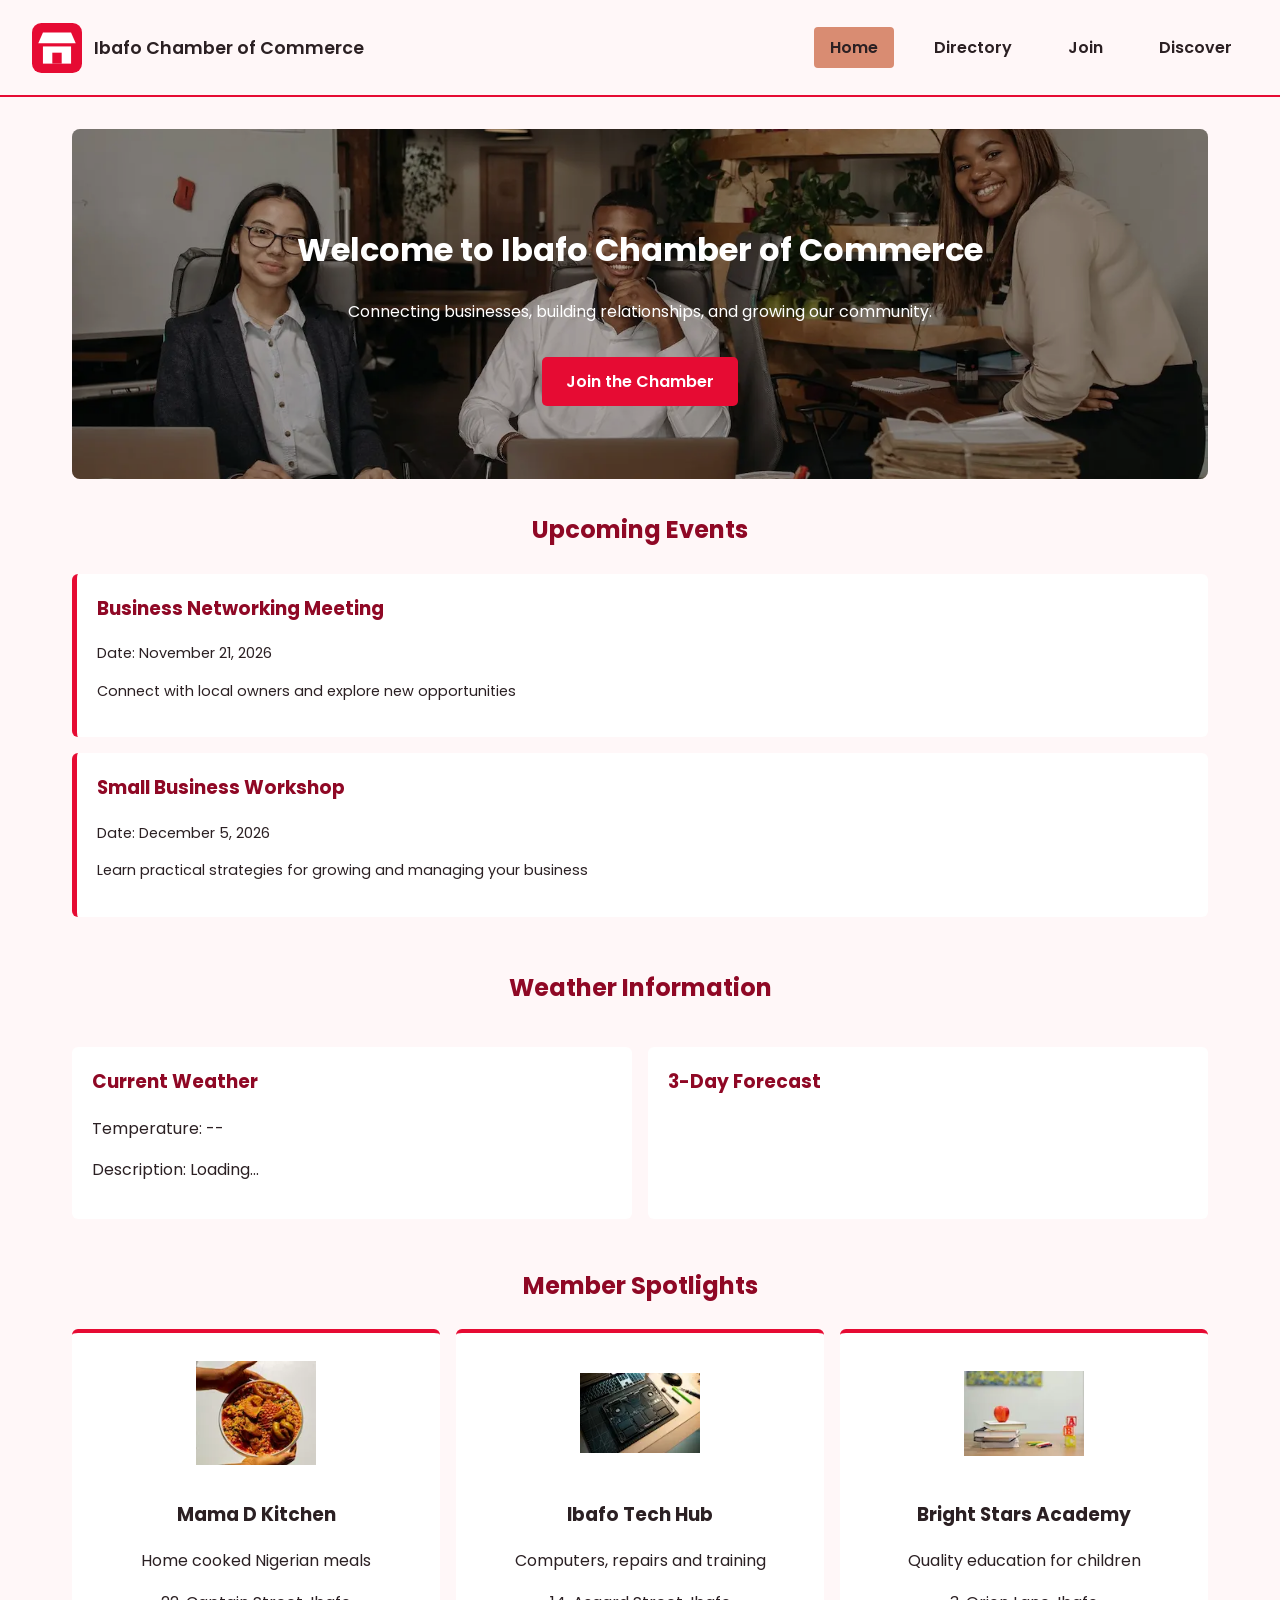
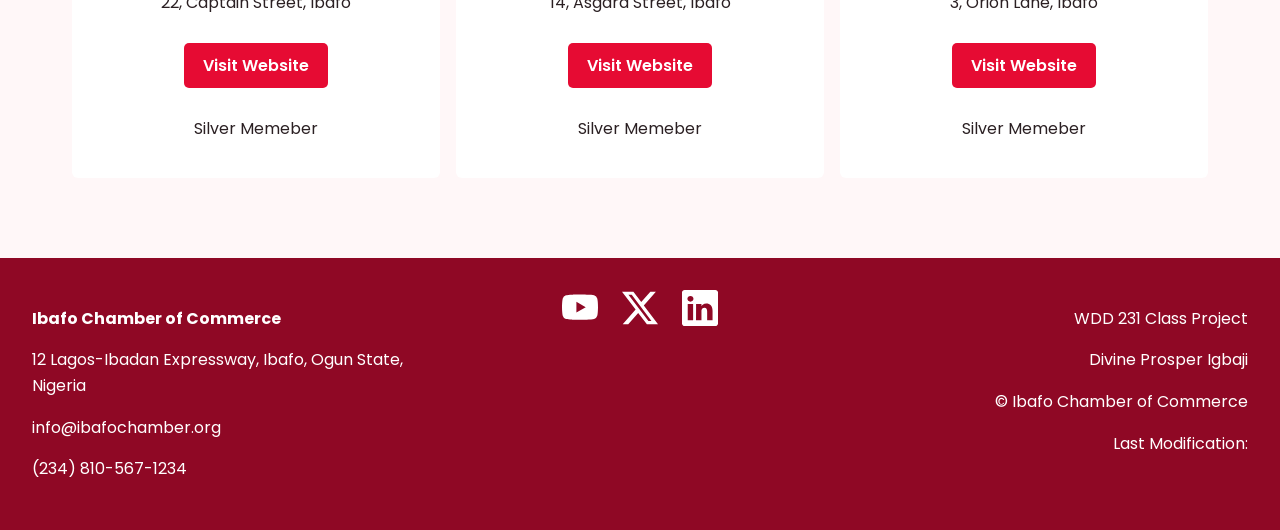
==== chamber/index.html @ 928d6317 "arghhhhh" ====
<!DOCTYPE html>
<html lang="en">
<head>
    <meta charset="UTF-8">
    <meta name="viewport" content="width=device-width, initial-scale=1.0">
    <title>Chamber Home Page | WDD 231</title>
    <meta name="description" content="Welcome to the Ibafo Chamber of Commerce. Discover local businesses, community events, networking opportunities and resources for business growth.">
    <meta name="author" content="Divine Prosper Igbaji">
    <meta property="og:title" content="Chamber of Commerce">
    <meta property="og:description" content="Connecting local businesses and community members through networking events, a searchable member directory, and resources that help our community grow.">
    <meta property="og:image" content="https://divineigbaji10-blip.github.io/wdd231/chamber/images/chamber-share.jpg">
    <meta property="og:url" content="https://divineigbaji10-blip.github.io/wdd231/chamber/index.html">
    <link rel="stylesheet" href="styles/normalize.css">
    <link rel="stylesheet" href="styles/small.css">
    <link rel="stylesheet" href="styles/larger.css">
    <script src="scripts/weather.js" defer></script>
    <script src="scripts/spotlights.js" defer></script>
    <link rel="preconnect" href="https://fonts.googleapis.com"> 
    <link rel="preconnect" href="https://fonts.gstatic.com" crossorigin> 
    <link href="https://fonts.googleapis.com/css2?family=Poppins:wght@400;600&display=swap" rel="stylesheet">
    <link rel="icon" href="images/chamber-favicon.ico">
</head>
<body>
    <header>
        <div class="brand">
            <img src="images/logo.svg" alt="Chamber of Commerce logo" width="50" height="50">
            <p class="site-name">Ibafo Chamber of Commerce</p>
        </div>
        <button id="menu-button" aria-label="Open menu">☰</button>
        <nav id="nav-menu">
            <ul>
                <li><a href="index.html" class="active">Home</a></li>
                <li><a href="directory.html">Directory</a></li>
                <li><a href="join.html">Join</a></li>
                <li><a href="discover.html">Discover</a></li>
            </ul>
        </nav>
    </header>
    <main>
        <section class="hero">
            <img src="images/chamber-hero.webp" alt="Businesses and community members in Ibafo">
            <div class="hero-content">
                <h1>Welcome to Ibafo Chamber of Commerce</h1>
                <p>Connecting businesses, building relationships, and growing our community.</p>
                <a href="join.html" class="cta-button">Join the Chamber</a>
            </div>
        </section>
        <section class="events">
            <h2>Upcoming Events</h2>
            <div class="event-container">
                <article class="event-card">
                    <h3>Business Networking Meeting</h3>
                    <p>Date: November 21, 2026</p>
                    <p>Connect with local owners and explore new opportunities</p>
                </article>
                <article class="event-card">
                    <h3>Small Business Workshop</h3>
                    <p>Date: December 5, 2026</p>
                    <p>Learn practical strategies for growing and managing your business</p>
                </article>
            </div>
        </section>
        <section class="weather">
            <h2>Weather Information</h2>
            <div class="current-weather">
                <h3>Current Weather</h3>
                <p>Temperature: <span id="current-temp">--</span></p>
                <p>Description: <span id="weather-description">Loading...</span></p>
            </div>
            <div class="forecast">
                <h3>3-Day Forecast</h3>
                <div id="forecast-container"></div>
            </div>
        </section>
        <section class="spotlights">
            <h2>Member Spotlights</h2>
            <div id="spotlight-container"></div>
        </section>
    </main>
    <footer>
        <div class="footer-contact">
            <p><strong>Ibafo Chamber of Commerce</strong></p>
            <p>12 Lagos-Ibadan Expressway, Ibafo, Ogun State, Nigeria</p>
            <p>info@ibafochamber.org</p>
            <p>(234) 810-567-1234</p>
        </div>
        <div class="footer-social">
            <a href="https://www.youtube.com/">
                <img src="images/youtube.svg" alt="Youtube page" width="16" height="16">
            </a>
            <a href="https://x.com/">
                <img src="images/twitter-x.svg" alt="X page" width="16" height="16">
            </a>
            <a href="https://www.linkedin.com/">
                <img src="images/linkedin.svg" alt="LinkedIn Page" width="16" height="16">
            </a>
        </div>
        <div class="footer-info">
            <p>WDD 231 Class Project</p>
            <p>Divine Prosper Igbaji</p>
            <p>&copy; <span id="year"></span> Ibafo Chamber of Commerce</p>
            <p>Last Modification: <span id="lastModified"></span></p>
        </div>
    </footer>
</body>
---- chamber/styles/small.css ----
:root{
    --primary-color: #e60b33;
    --secondary-color: #8f0825;
    --background-color: #fff7f8;
    --text-color: #2b2023;
}
*{
    box-sizing: border-box;
}
body{
    font-family: 'Poppins', sans-serif;
    background-color: var(--background-color);
    color: var(--text-color);
    margin: 0;
    line-height: 1.6;
}
header{
    display: flex;
    justify-content: space-between;
    align-items: center;
    flex-wrap: wrap;
    background-color: var(--background-color);
    border-bottom: 2px solid var(--primary-color);
    padding: 1rem;
}
.brand{
    display: flex;
    align-items: center;
    gap: 0.75rem;
}
.site-name{
    font-size: 1.1rem;
    font-weight: 600;
}
.brand img{
    width: 50px;
    height: 50px;
}
nav{
    width: 100%;
}
#nav-menu{
    display: none;
    width: 100%;
}
#nav-menu.open{
    display: block;
}
#nav-menu ul{
    list-style: none;
    padding: 0;
    margin: 1rem 0 0 0;
    display: flex;
    flex-direction: column;
    gap: 0.5rem;
}
#nav-menu a{
    display: block;
    color: var(--text-color);
    text-decoration: none;
    padding: 0.75rem 1rem;
    border-radius: 4px;
    font-weight: 600;
}
nav a:hover, nav a.active{
    background-color: #d98c72;
    color: #fff;
}
#menu-button{
    background: none;
    border: 2px solid var(--primary-color);
    color: var(--primary-color);
    font-size: 1.5rem;
    padding: 0.25rem 0.5rem;
    border-radius: 4px;
    cursor: pointer;
}
main{
    max-width: 1200px;
    margin: 0 auto;
    padding: 1.5rem;
}
.hero{
    position: relative;
    width: 100%;
    overflow: hidden;
    border-radius: 8px;
}
.hero img{
    display: block;
    width: 100%;
    height: 350px;
    object-fit: cover;
}
.hero-content{
    position: absolute;
    inset: 0;
    display: flex;
    flex-direction: column;
    justify-content: center;
    align-items: center;
    text-align: center;
    padding: 1rem;
    z-index: 1;
}
.hero::before{
    content: "";
    position: absolute;
    inset: 0;
    background-color: #00000045;
}
.hero-content h1{
    color: #fff;
    font-size: 2rem;
    margin-bottom: 0.5rem;
}
.hero-content p{
    color: #fff;
    font-size: 1rem;
}
.cta-button{
    display: inline-block;
    background-color: var(--primary-color);
    color: #fff;
    text-decoration: none;
    padding: 0.75rem 1.5rem;
    border-radius: 5px;
    font-weight: 600;
    margin-top: 1rem;
}
.cta-button:hover{
    background-color: var(--secondary-color);
}
.events{
    margin-top: 2rem;
}
.events h2{
    color: var(--secondary-color);
    text-align: center;
    margin-bottom: 1.5rem;
}
.event-container{
    display: grid;
    grid-template-columns: 1fr;
    gap: 1rem;
}
.event-card{
    background-color: #fff;
    border-left: 5px solid var(--primary-color);
    padding: 1.25rem;
    border-radius: 6px;
}
.event-card h3{
    color: var(--secondary-color);
    margin-top: 0;
}
.event-card p{
    font-size: 0.9rem;
}
.weather{
    margin-top: 2rem;
}
.weather h2{
    color: var(--secondary-color);
    text-align: center;
    margin-bottom: 1.5rem;
}
.current-weather, .forecast{
    background-color: #fff;
    padding: 1.25rem;
    border-radius: 6px;
    margin-bottom: 1rem;
}
.weather h3{
    color: var(--secondary-color);
    margin-top: 0;
}
.spotlights{
    margin-top: 2rem;
}
.spotlights h2{
    color: var(--secondary-color);
    text-align: center;
    margin-bottom: 1.5rem;
}
#spotlight-container{
    display: grid;
    grid-template-columns: 1fr;
    gap: 1rem;
}
.spotlight-card{
    background-color: #fff;
    padding: 1.25rem;
    border-radius: 6px;
    text-align: center;
    border-top: 4px solid var(--primary-color);
}
.spotlight-card img{
    width: 120px;
    height: 120px;
    object-fit: contain;
}
.spotlight-card a{
    display: inline-block;
    background-color: var(--primary-color);
    color: #fff;
    text-decoration: none;
    padding: 0.6rem 1.2rem;
    border-radius: 5px;
    font-weight: 600;
    margin: 0.75rem 0;
}
.spotlight-card a:hover{
    background-color: var(--secondary-color);
}
#forecast-container{
    display: grid;
    grid-template-columns: 1fr;
    gap: 1rem;
}
.forecast-card{
    background-color: var(--background-color);
    padding: 1rem;
    border-radius: 6px;
    text-align: center;
}
h1{
    color: var(--secondary-color);
    text-align: center;
    margin-bottom: 1.5rem;
}
.view-buttons{
    display: flex;
    justify-content: center;
    gap: 1rem;
    margin-bottom: 1.5rem;
}
.view-buttons button{
    padding: 0.5rem 1.5rem;
    border: 2px solid var(--primary-color);
    background-color: #fff;
    color: var(--primary-color);
    font-weight: 600;
    border-radius: 4px;
    cursor: pointer;
}
.view-buttons button.active{
    background-color: var(--primary-color);
    color: #fff;
}
#members.grid{
    display: grid;
    grid-template-columns: 1fr;
    gap: 1.5rem;
}
#members.grid .member-card{
    background-color: #fff;
    border: 1px solid #e2d2d5;
    border-top: 5px solid var(--secondary-color);
    border-radius: 8px;
    padding: 1.25rem;
    text-align: center;
}
#members.grid .member-card img{
    width: 100px;
    height: 100px;
    object-fit: cover;
    border-radius: 50%;
    margin-bottom: 0.75rem;
    border: 2px solid var(--background-color);
}
#members.grid .card-info h3{
    color: var(--secondary-color);
    margin: 0.25rem 0;
}
#members.grid .card-info .tagline{
    font-size: 0.9rem;
    color: #665558;
    margin: 0.75rem;
}
#members.grid .card-info p{
    font-size: 0.85rem;
    margin: 0.3rem 0;
}
#members.list{
    display: flex;
    flex-direction: column;
    gap: 0;
    border: 1px solid #e2d2d5;
    border-radius: 4px;
    overflow: hidden;
}
#members.list .member-card{
    background-color: #fff;
    border: none;
    border-bottom: 1px solid #e2d2d5;
    padding: 0.85rem 1.25rem;
    border-radius: 0;
    display: flex;
    flex-direction: row;
    align-items: center;
}
#members.list .member-card:nth-child(even){
    background-color: var(--background-color);
}
#members.list .member-card:last-child{
    border-bottom: none;
}
#members.list .member-card img{
    display: none;
}
#members.list .card-info{
    display: flex;
    flex-wrap: wrap;
    justify-content: space-between;
    align-items: center;
    width: 100%;
    gap: 1.5rem;
}
#members.list .card-info h3{
    color: var(--secondary-color);
    margin: 0;
    font-size: 1rem;
    flex: 1;
}
#members.list .card-info a{
    color: var(--secondary-color);
    text-decoration: underline;
    flex: 1;
}
#members.list .card-info .tagline{
    display: none;
}
#members.list .card-info .membership{
    display: none;
}
#members.list .card-info p{
    font-size: 0.85rem;
    margin: 0;
    flex: 1;
}
footer{
    background-color: var(--secondary-color);
    color: #fff;
    padding: 2rem 1rem;
    margin-top: 3rem;
    text-align: center;
    display: flex;
    flex-direction: column;
    gap: 1.5rem;
}
footer a{
    color: #ffccd5;
    text-decoration: none;
}
footer a:hover{
    text-decoration: underline;
}
.footer-social{
    display: flex;
    justify-content: center;
    gap: 1.5rem;
}
.footer-social img, .footer-social a{
    width: 36px;
    height: 36px;
    display: inline-block;
}
---- chamber/styles/larger.css ----
@media screen and (min-width: 768px){
    header{
        padding: 1rem 2rem;
    }
    #menu-button{
        display: none;
    }
    nav{
        width: auto;
    }
    #nav-menu{
        display: block;
        width: auto;
    }
    #nav-menu ul{
        flex-direction: row;
        gap: 1.5rem;
        margin: 0;
    }
    #nav-menu a{
        padding: 0.5rem 1rem;
    }
    main{
        padding: 2rem;
    }
    #members.grid{
        grid-template-columns: repeat(3, 1fr);
    }
    .weather{
        display: grid;
        grid-template-columns: 1fr 1fr;
        gap: 1rem;
    }
    .weather h2{
        grid-column: 1/-1;
    }
    #spotlight-container{
        grid-template-columns: repeat(3, 1fr);
    }
    #forecast-container{
        grid-template-columns: repeat(3, 1fr);
    }
    footer{
        flex-direction: row;
        justify-content: space-between;
        align-items: flex-start;
        text-align: left;
        padding: 2rem 2rem;
    }
    .footer-contact, .footer-social, .footer-info{
        flex: 1;
    }
    .footer-social{
        justify-content: center;
    }
    .footer-info{
        text-align: right;
    }
}
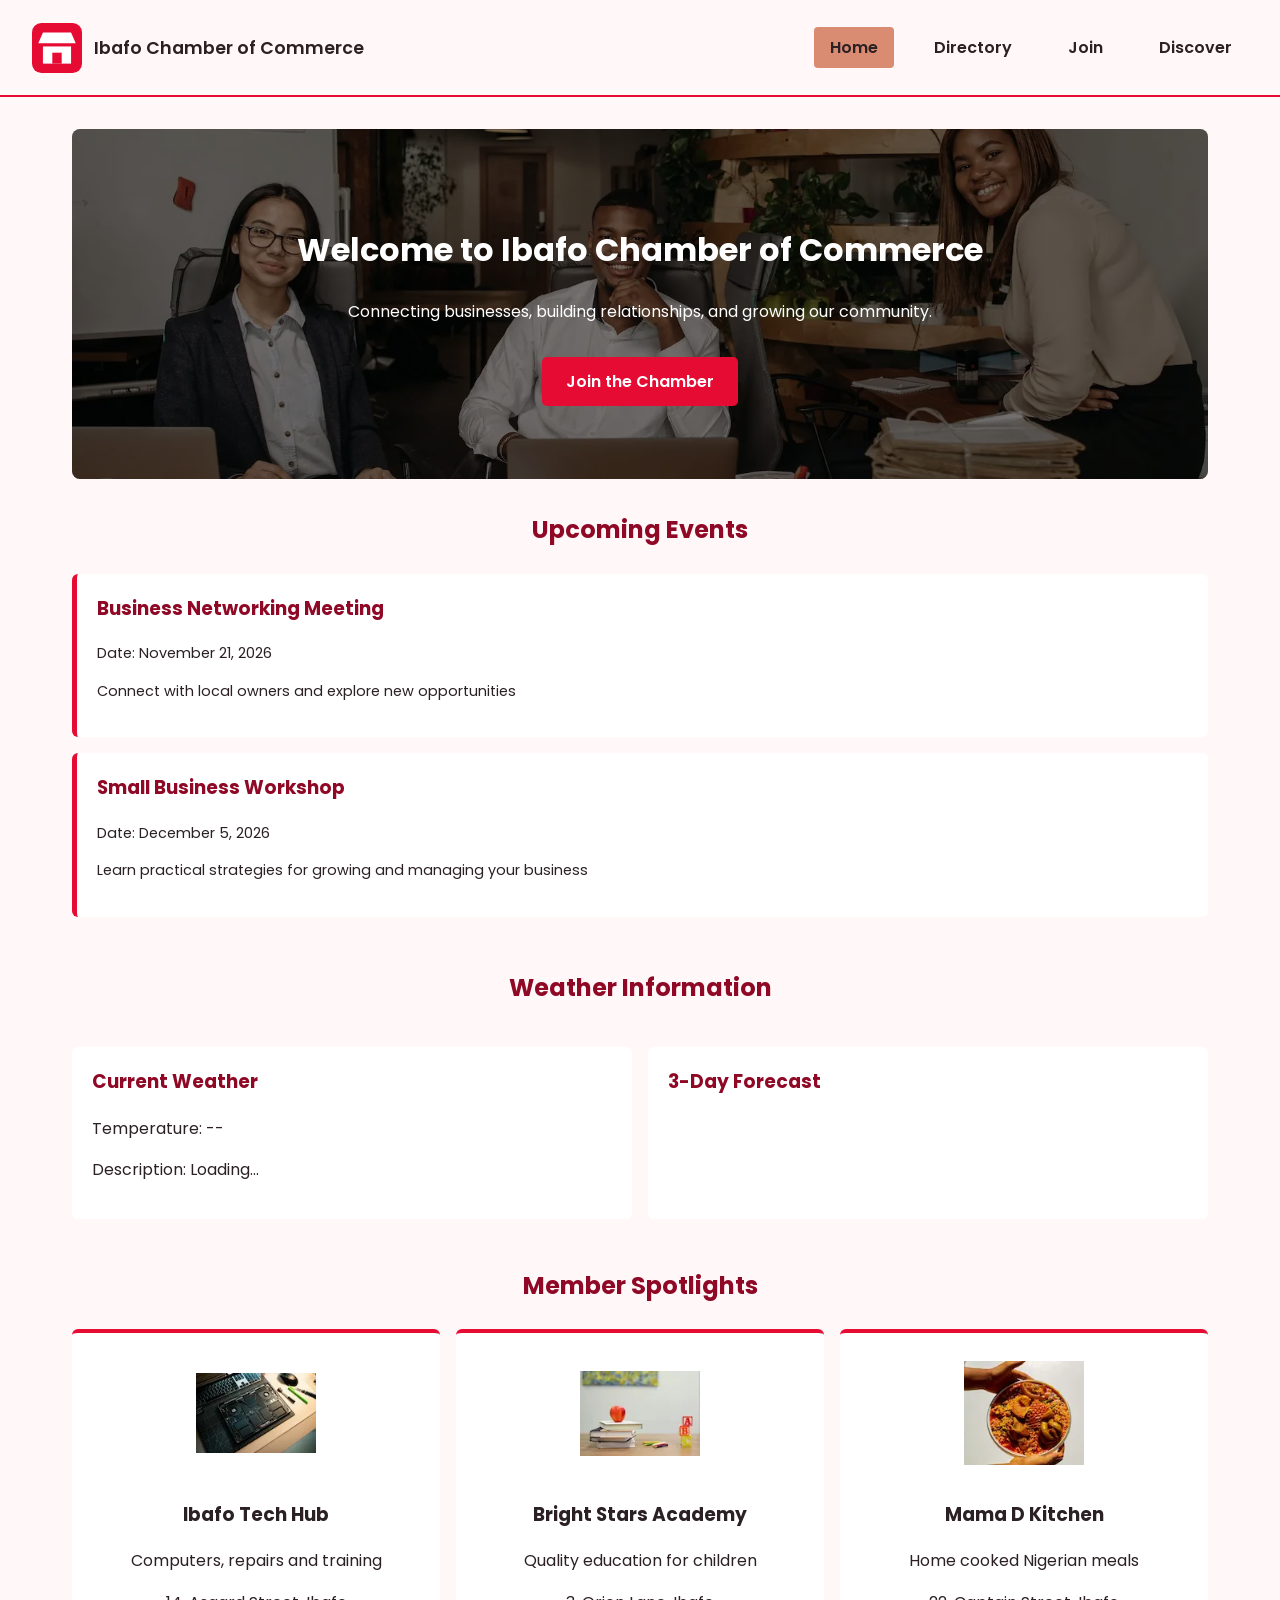
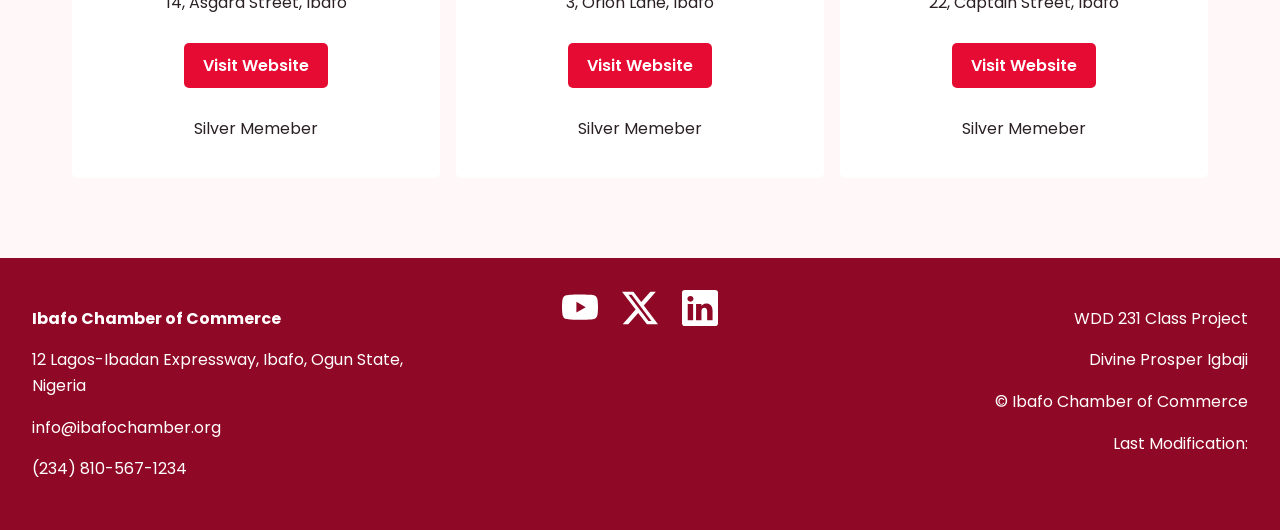
==== commit 67225f86: "again" ====
--- a/chamber/index.html
+++ b/chamber/index.html
@@ -102,4 +102,5 @@
             <p>Last Modification: <span id="lastModified"></span></p>
         </div>
     </footer>
-</body>+</body>
+</html>
--- a/chamber/styles/small.css
+++ b/chamber/styles/small.css
@@ -107,7 +107,7 @@
     content: "";
     position: absolute;
     inset: 0;
-    background-color: #00000045;
+    background-color: #00000080;
 }
 .hero-content h1{
     color: #fff;
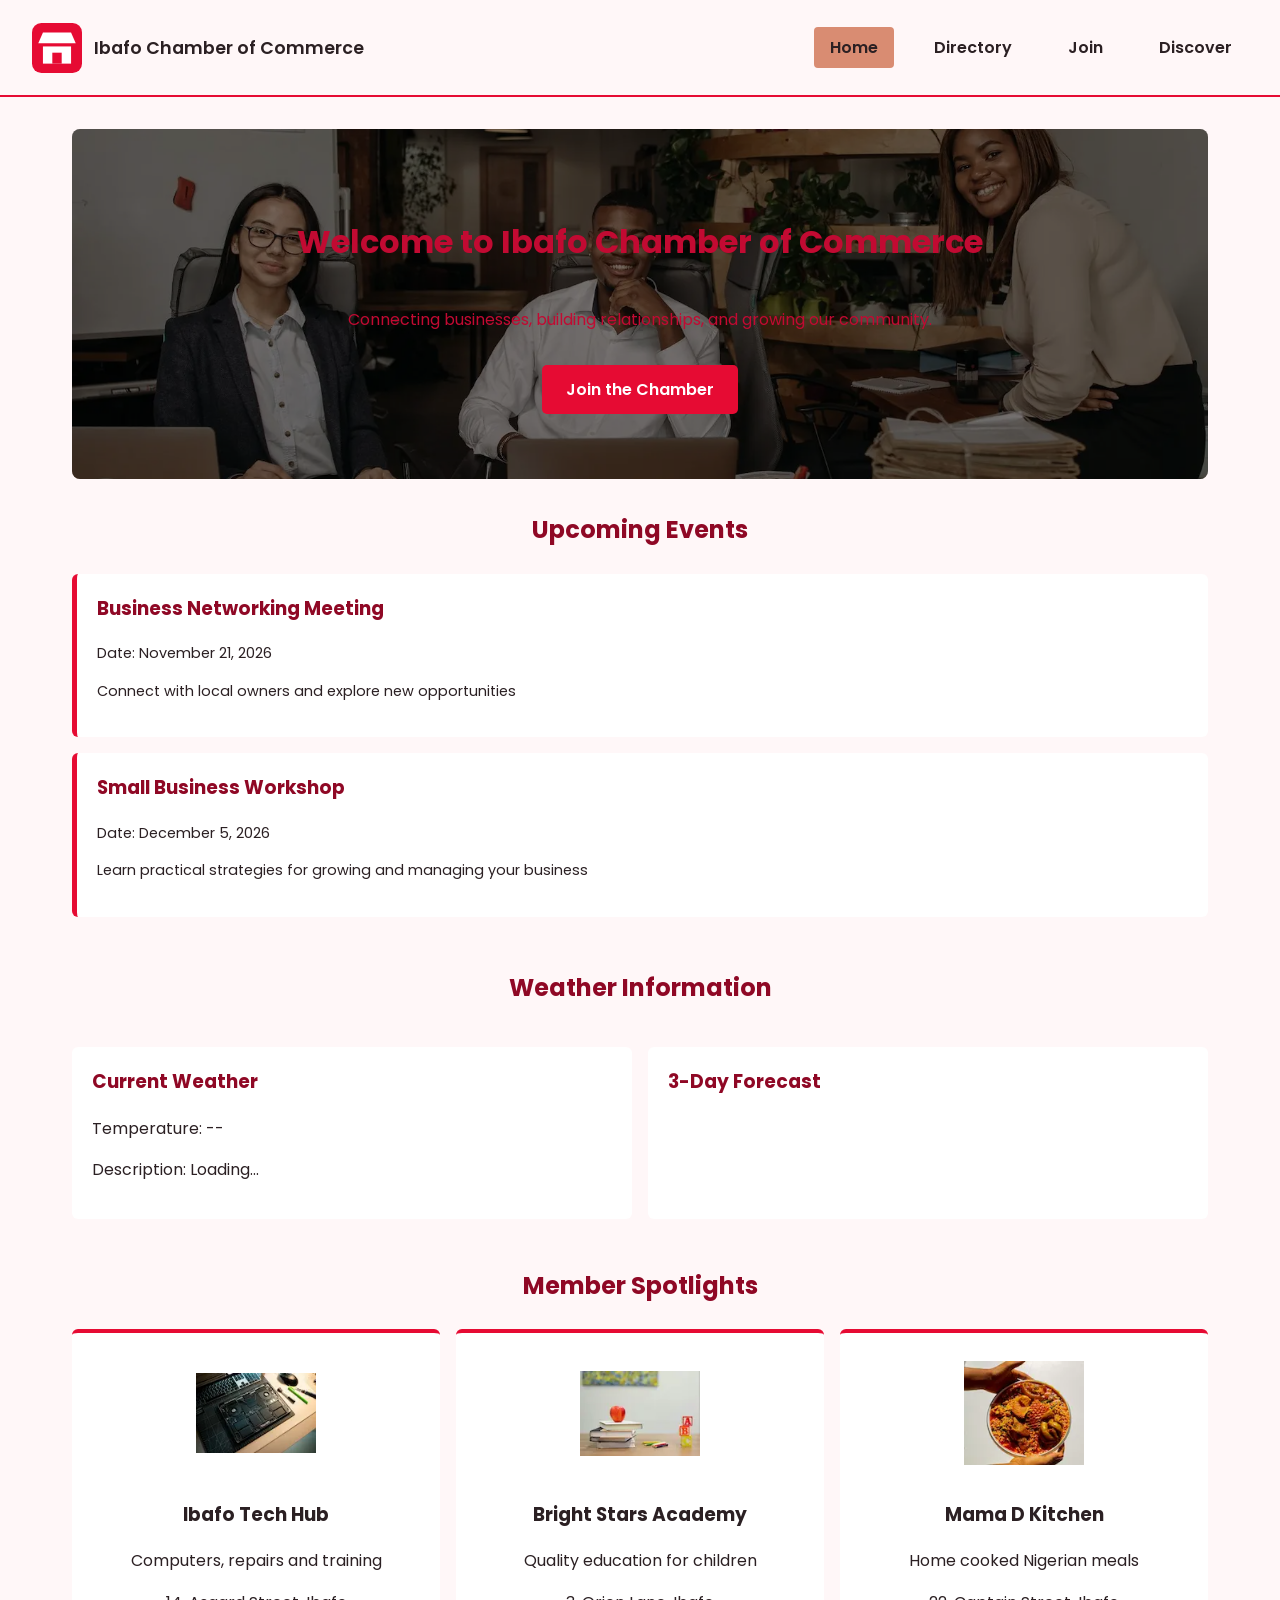
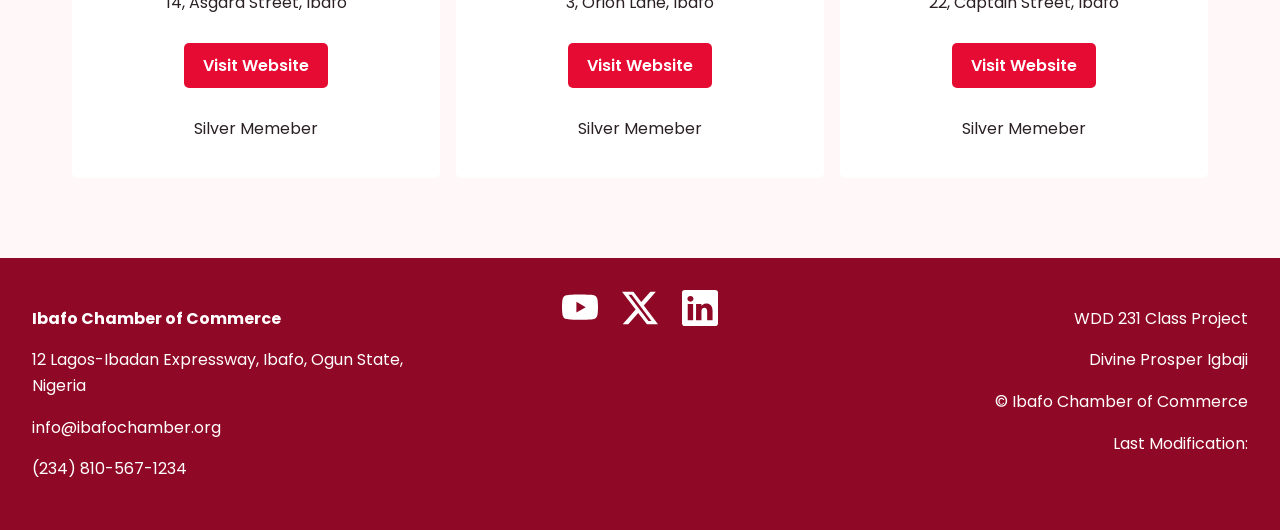
==== commit dc040be6: "Og title correction" ====
--- a/chamber/index.html
+++ b/chamber/index.html
@@ -6,7 +6,7 @@
     <title>Chamber Home Page | WDD 231</title>
     <meta name="description" content="Welcome to the Ibafo Chamber of Commerce. Discover local businesses, community events, networking opportunities and resources for business growth.">
     <meta name="author" content="Divine Prosper Igbaji">
-    <meta property="og:title" content="Chamber of Commerce">
+    <meta property="og:title" content="Ibafo Chamber of Commerce | Growing Together">
     <meta property="og:description" content="Connecting local businesses and community members through networking events, a searchable member directory, and resources that help our community grow.">
     <meta property="og:image" content="https://divineigbaji10-blip.github.io/wdd231/chamber/images/chamber-share.jpg">
     <meta property="og:url" content="https://divineigbaji10-blip.github.io/wdd231/chamber/index.html">
--- a/chamber/styles/small.css
+++ b/chamber/styles/small.css
@@ -109,14 +109,8 @@
     inset: 0;
     background-color: #00000080;
 }
-.hero-content h1{
-    color: #fff;
-    font-size: 2rem;
-    margin-bottom: 0.5rem;
-}
-.hero-content p{
-    color: #fff;
-    font-size: 1rem;
+.hero-content h1, .hero-content p{
+    color: #c20a32;
 }
 .cta-button{
     display: inline-block;
